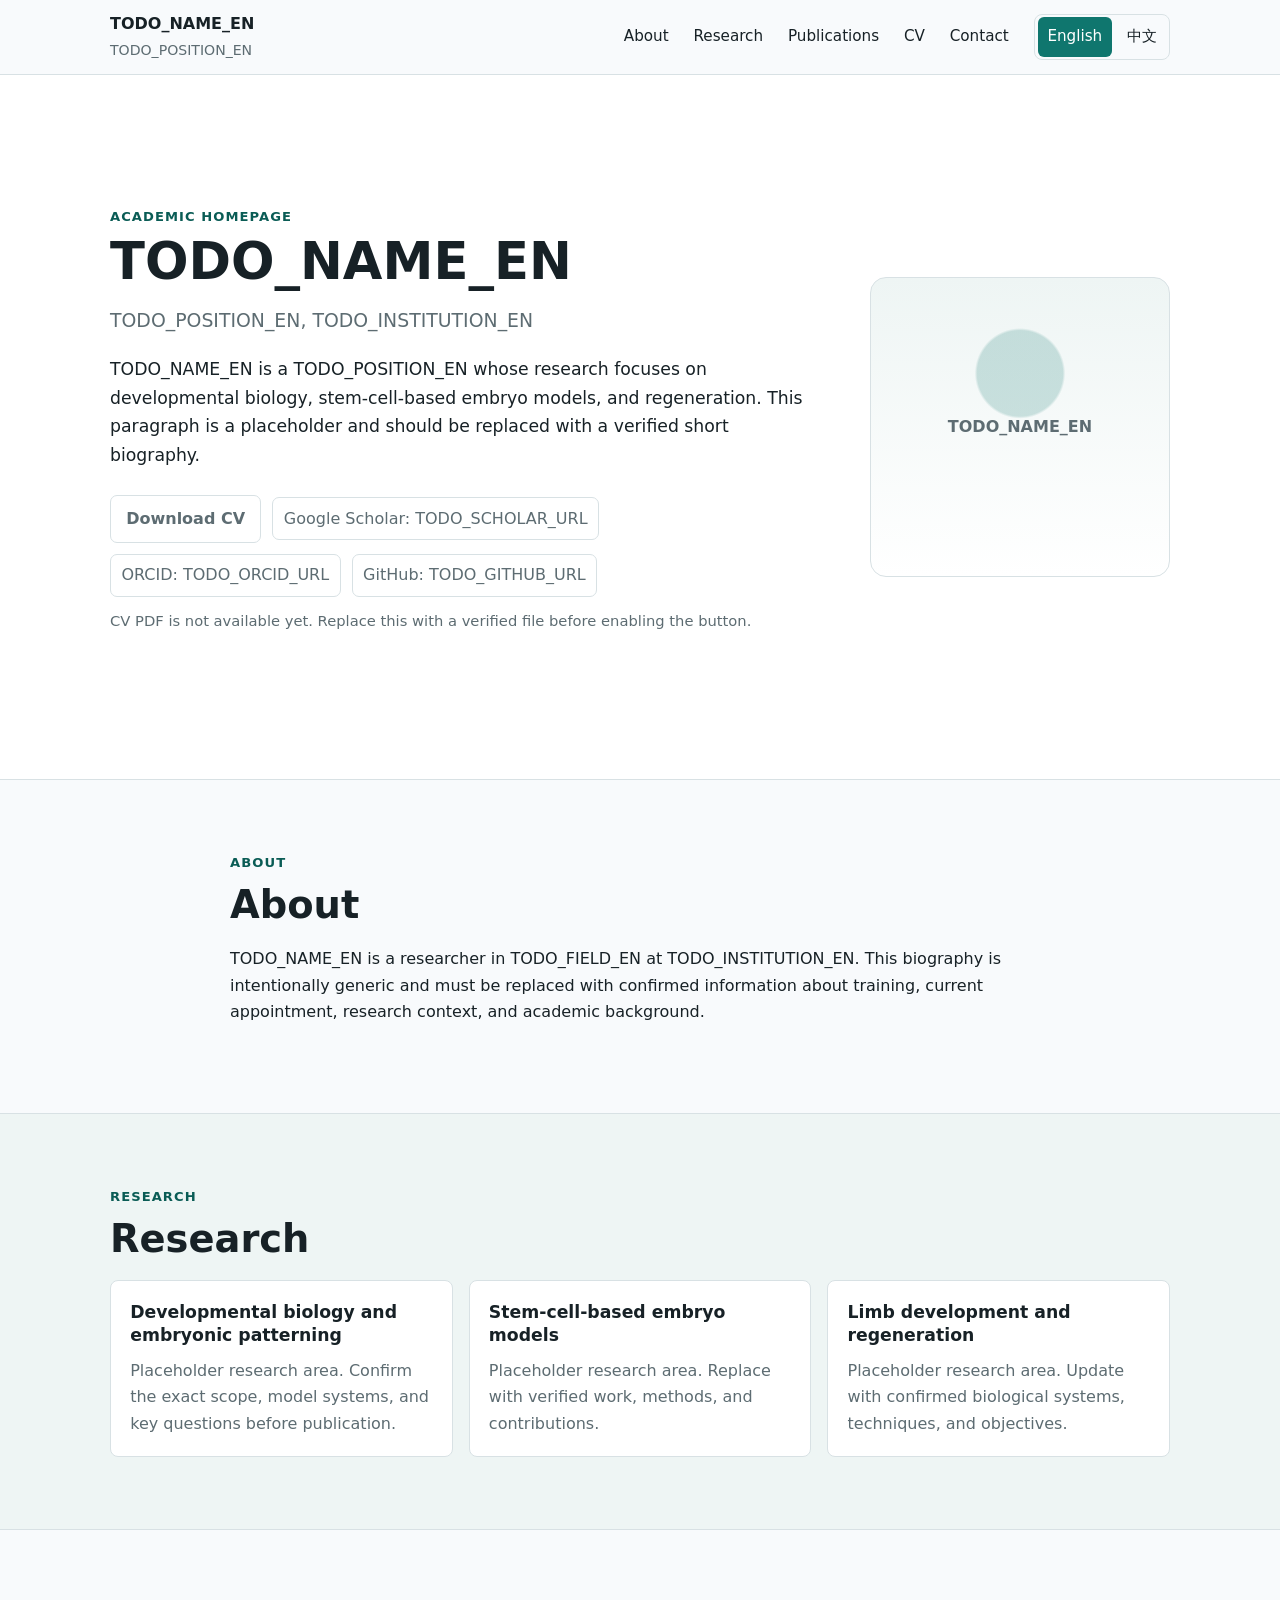
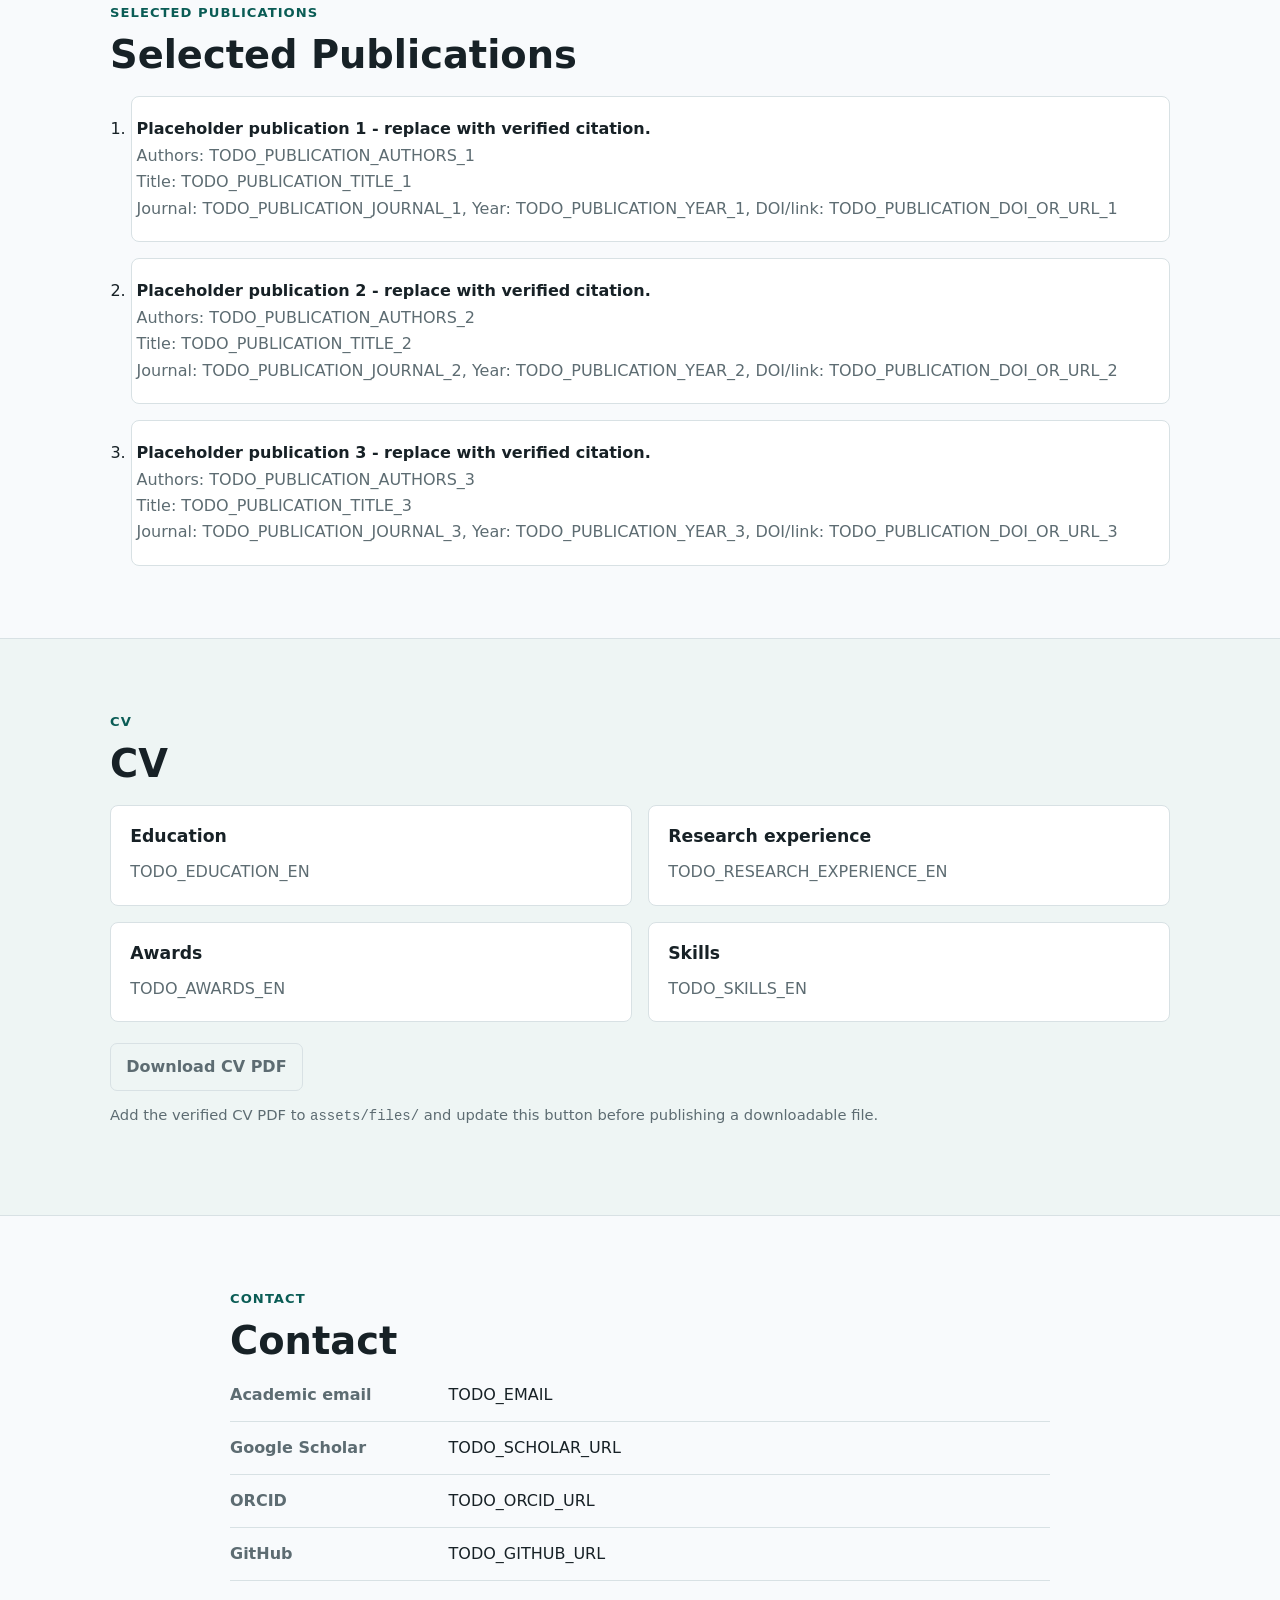
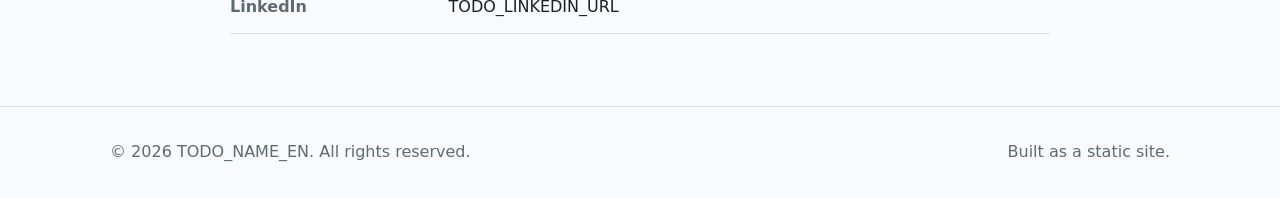
==== index.html @ d7546aee "Create bilingual academic website" ====
<!doctype html>
<html lang="en">
  <head>
    <meta charset="utf-8">
    <meta name="viewport" content="width=device-width, initial-scale=1">
    <title>TODO_NAME_EN | Academic Website</title>
    <meta name="description" content="Academic homepage for TODO_NAME_EN, TODO_POSITION_EN at TODO_INSTITUTION_EN. Research interests include developmental biology, embryo models, and regeneration.">
    <meta name="robots" content="index, follow">
    <link rel="canonical" href="https://TODO_DOMAIN/">
    <link rel="alternate" hreflang="en" href="https://TODO_DOMAIN/">
    <link rel="alternate" hreflang="zh-CN" href="https://TODO_DOMAIN/zh/">
    <link rel="alternate" hreflang="x-default" href="https://TODO_DOMAIN/">
    <meta property="og:type" content="profile">
    <meta property="og:locale" content="en_US">
    <meta property="og:site_name" content="TODO_NAME_EN Academic Website">
    <meta property="og:title" content="TODO_NAME_EN | Academic Website">
    <meta property="og:description" content="Academic homepage for TODO_NAME_EN, TODO_POSITION_EN at TODO_INSTITUTION_EN.">
    <meta property="og:url" content="https://TODO_DOMAIN/">
    <meta property="og:image" content="https://TODO_DOMAIN/assets/images/og-image.svg">
    <meta name="twitter:card" content="summary">
    <meta name="theme-color" content="#f8fafc">
    <link rel="icon" href="assets/images/favicon.svg" type="image/svg+xml">
    <link rel="manifest" href="site.webmanifest">
    <link rel="stylesheet" href="assets/css/styles.css">
    <script src="assets/js/main.js" defer></script>
    <script type="application/ld+json">
      {
        "@context": "https://schema.org",
        "@type": "Person",
        "name": "TODO_NAME_EN",
        "alternateName": "TODO_NAME_ZH",
        "jobTitle": "TODO_POSITION_EN",
        "affiliation": {
          "@type": "Organization",
          "name": "TODO_INSTITUTION_EN"
        },
        "email": "mailto:TODO_EMAIL",
        "url": "https://TODO_DOMAIN/",
        "sameAs": [
          "TODO_SCHOLAR_URL",
          "TODO_ORCID_URL",
          "TODO_GITHUB_URL",
          "TODO_LINKEDIN_URL"
        ],
        "knowsAbout": [
          "Developmental biology and embryonic patterning",
          "Stem-cell-based embryo models",
          "Limb development and regeneration"
        ]
      }
    </script>
  </head>
  <body>
    <a class="skip-link" href="#main">Skip to main content</a>
    <header class="site-header" id="top">
      <div class="container header-grid">
        <a class="site-brand" href="#top" aria-label="TODO_NAME_EN homepage">
          <span class="brand-name">TODO_NAME_EN</span>
          <span class="brand-role">TODO_POSITION_EN</span>
        </a>

        <nav class="desktop-nav" aria-label="Primary navigation">
          <a href="#about">About</a>
          <a href="#research">Research</a>
          <a href="#publications">Publications</a>
          <a href="#cv">CV</a>
          <a href="#contact">Contact</a>
        </nav>

        <div class="language-switcher" aria-label="Language switcher">
          <a href="./" lang="en" hreflang="en" aria-current="page" data-language-choice="en">English</a>
          <a href="zh/" lang="zh-CN" hreflang="zh-CN" data-language-choice="zh-CN">中文</a>
        </div>

        <details class="mobile-nav">
          <summary aria-label="Open section navigation">Menu</summary>
          <nav aria-label="Mobile navigation">
            <a href="#about">About</a>
            <a href="#research">Research</a>
            <a href="#publications">Publications</a>
            <a href="#cv">CV</a>
            <a href="#contact">Contact</a>
          </nav>
        </details>
      </div>
    </header>

    <main id="main">
      <section class="hero section">
        <div class="container hero-grid">
          <div class="hero-copy">
            <p class="eyebrow">Academic homepage</p>
            <h1>TODO_NAME_EN</h1>
            <p class="subtitle">TODO_POSITION_EN, TODO_INSTITUTION_EN</p>
            <p class="intro">
              TODO_NAME_EN is a TODO_POSITION_EN whose research focuses on developmental biology,
              stem-cell-based embryo models, and regeneration. This paragraph is a placeholder
              and should be replaced with a verified short biography.
            </p>
            <div class="hero-actions" aria-label="Profile actions">
              <button class="button" type="button" disabled aria-describedby="cv-note">Download CV</button>
              <span class="profile-link">Google Scholar: TODO_SCHOLAR_URL</span>
              <span class="profile-link">ORCID: TODO_ORCID_URL</span>
              <span class="profile-link">GitHub: TODO_GITHUB_URL</span>
            </div>
            <p class="note" id="cv-note">CV PDF is not available yet. Replace this with a verified file before enabling the button.</p>
          </div>
          <div class="portrait-placeholder" role="img" aria-label="Neutral profile photo placeholder for TODO_NAME_EN">
            <span>TODO_NAME_EN</span>
          </div>
        </div>
      </section>

      <section class="section" id="about" aria-labelledby="about-title">
        <div class="container narrow">
          <p class="section-kicker">About</p>
          <h2 id="about-title">About</h2>
          <p>
            TODO_NAME_EN is a researcher in TODO_FIELD_EN at TODO_INSTITUTION_EN. This biography
            is intentionally generic and must be replaced with confirmed information about training,
            current appointment, research context, and academic background.
          </p>
        </div>
      </section>

      <section class="section muted" id="research" aria-labelledby="research-title">
        <div class="container">
          <p class="section-kicker">Research</p>
          <h2 id="research-title">Research</h2>
          <div class="card-grid">
            <article class="card">
              <h3>Developmental biology and embryonic patterning</h3>
              <p>Placeholder research area. Confirm the exact scope, model systems, and key questions before publication.</p>
            </article>
            <article class="card">
              <h3>Stem-cell-based embryo models</h3>
              <p>Placeholder research area. Replace with verified work, methods, and contributions.</p>
            </article>
            <article class="card">
              <h3>Limb development and regeneration</h3>
              <p>Placeholder research area. Update with confirmed biological systems, techniques, and objectives.</p>
            </article>
          </div>
        </div>
      </section>

      <section class="section" id="publications" aria-labelledby="publications-title">
        <div class="container">
          <p class="section-kicker">Selected Publications</p>
          <h2 id="publications-title">Selected Publications</h2>
          <ol class="publication-list">
            <li>
              <p><strong>Placeholder publication 1 - replace with verified citation.</strong></p>
              <p>Authors: TODO_PUBLICATION_AUTHORS_1</p>
              <p>Title: TODO_PUBLICATION_TITLE_1</p>
              <p>Journal: TODO_PUBLICATION_JOURNAL_1, Year: TODO_PUBLICATION_YEAR_1, DOI/link: TODO_PUBLICATION_DOI_OR_URL_1</p>
            </li>
            <li>
              <p><strong>Placeholder publication 2 - replace with verified citation.</strong></p>
              <p>Authors: TODO_PUBLICATION_AUTHORS_2</p>
              <p>Title: TODO_PUBLICATION_TITLE_2</p>
              <p>Journal: TODO_PUBLICATION_JOURNAL_2, Year: TODO_PUBLICATION_YEAR_2, DOI/link: TODO_PUBLICATION_DOI_OR_URL_2</p>
            </li>
            <li>
              <p><strong>Placeholder publication 3 - replace with verified citation.</strong></p>
              <p>Authors: TODO_PUBLICATION_AUTHORS_3</p>
              <p>Title: TODO_PUBLICATION_TITLE_3</p>
              <p>Journal: TODO_PUBLICATION_JOURNAL_3, Year: TODO_PUBLICATION_YEAR_3, DOI/link: TODO_PUBLICATION_DOI_OR_URL_3</p>
            </li>
          </ol>
        </div>
      </section>

      <section class="section muted" id="cv" aria-labelledby="cv-title">
        <div class="container">
          <p class="section-kicker">CV</p>
          <h2 id="cv-title">CV</h2>
          <div class="cv-grid">
            <section aria-labelledby="education-title">
              <h3 id="education-title">Education</h3>
              <p>TODO_EDUCATION_EN</p>
            </section>
            <section aria-labelledby="experience-title">
              <h3 id="experience-title">Research experience</h3>
              <p>TODO_RESEARCH_EXPERIENCE_EN</p>
            </section>
            <section aria-labelledby="awards-title">
              <h3 id="awards-title">Awards</h3>
              <p>TODO_AWARDS_EN</p>
            </section>
            <section aria-labelledby="skills-title">
              <h3 id="skills-title">Skills</h3>
              <p>TODO_SKILLS_EN</p>
            </section>
          </div>
          <div class="cv-download" id="cv-placeholder">
            <button class="button" type="button" disabled>Download CV PDF</button>
            <p class="note">Add the verified CV PDF to <code>assets/files/</code> and update this button before publishing a downloadable file.</p>
          </div>
        </div>
      </section>

      <section class="section" id="contact" aria-labelledby="contact-title">
        <div class="container narrow">
          <p class="section-kicker">Contact</p>
          <h2 id="contact-title">Contact</h2>
          <dl class="contact-list">
            <div>
              <dt>Academic email</dt>
              <dd>TODO_EMAIL</dd>
            </div>
            <div>
              <dt>Google Scholar</dt>
              <dd>TODO_SCHOLAR_URL</dd>
            </div>
            <div>
              <dt>ORCID</dt>
              <dd>TODO_ORCID_URL</dd>
            </div>
            <div>
              <dt>GitHub</dt>
              <dd>TODO_GITHUB_URL</dd>
            </div>
            <div>
              <dt>LinkedIn</dt>
              <dd>TODO_LINKEDIN_URL</dd>
            </div>
          </dl>
        </div>
      </section>
    </main>

    <footer class="site-footer">
      <div class="container footer-grid">
        <p>&copy; 2026 TODO_NAME_EN. All rights reserved.</p>
        <p>Built as a static site.</p>
      </div>
    </footer>
  </body>
</html>
---- assets/css/styles.css ----
:root {
  color-scheme: light dark;
  --bg: #f8fafc;
  --surface: #ffffff;
  --surface-muted: #eef5f4;
  --text: #172126;
  --muted: #5d6c72;
  --border: #d8e1e4;
  --accent: #0f766e;
  --accent-strong: #0a5c55;
  --focus: #b45309;
  --max-width: 1060px;
  --content-width: 820px;
}

@media (prefers-color-scheme: dark) {
  :root {
    --bg: #111719;
    --surface: #171f22;
    --surface-muted: #132826;
    --text: #edf4f5;
    --muted: #afbdc1;
    --border: #314044;
    --accent: #5eead4;
    --accent-strong: #99f6e4;
    --focus: #fbbf24;
  }
}

* {
  box-sizing: border-box;
}

html {
  scroll-behavior: smooth;
}

@media (prefers-reduced-motion: reduce) {
  html {
    scroll-behavior: auto;
  }
}

body {
  margin: 0;
  background: var(--bg);
  color: var(--text);
  font-family: ui-sans-serif, system-ui, -apple-system, BlinkMacSystemFont, "Segoe UI", sans-serif;
  font-size: 16px;
  line-height: 1.65;
  text-rendering: optimizeLegibility;
}

a {
  color: var(--accent-strong);
  text-decoration-thickness: 0.08em;
  text-underline-offset: 0.18em;
}

a:hover {
  color: var(--accent);
}

:focus-visible {
  outline: 3px solid var(--focus);
  outline-offset: 3px;
}

code {
  font-family: ui-monospace, SFMono-Regular, Consolas, "Liberation Mono", monospace;
  font-size: 0.95em;
}

.skip-link {
  position: absolute;
  left: 1rem;
  top: 1rem;
  z-index: 10;
  transform: translateY(-160%);
  background: var(--surface);
  border: 1px solid var(--border);
  border-radius: 6px;
  color: var(--text);
  padding: 0.55rem 0.75rem;
}

.skip-link:focus {
  transform: translateY(0);
}

.container {
  width: min(100% - 2rem, var(--max-width));
  margin-inline: auto;
}

.narrow {
  max-width: var(--content-width);
}

.site-header {
  position: sticky;
  top: 0;
  z-index: 5;
  background: color-mix(in srgb, var(--bg) 94%, transparent);
  border-bottom: 1px solid var(--border);
  backdrop-filter: blur(10px);
}

.header-grid {
  display: grid;
  grid-template-columns: minmax(12rem, 1fr) auto auto;
  align-items: center;
  gap: 1rem;
  min-height: 74px;
}

.site-brand {
  color: var(--text);
  display: inline-flex;
  flex-direction: column;
  gap: 0.1rem;
  min-width: 0;
  text-decoration: none;
}

.brand-name {
  font-weight: 700;
  overflow-wrap: anywhere;
}

.brand-role {
  color: var(--muted);
  font-size: 0.88rem;
  overflow-wrap: anywhere;
}

.desktop-nav,
.language-switcher {
  align-items: center;
  display: flex;
  gap: 0.35rem;
}

.desktop-nav a,
.language-switcher a,
.mobile-nav summary {
  border-radius: 6px;
  color: var(--text);
  display: inline-flex;
  font-size: 0.95rem;
  padding: 0.45rem 0.6rem;
  text-decoration: none;
}

.desktop-nav a:hover,
.language-switcher a:hover,
.mobile-nav summary:hover {
  background: var(--surface-muted);
}

.language-switcher {
  border: 1px solid var(--border);
  border-radius: 8px;
  padding: 0.15rem;
}

.language-switcher [aria-current="page"] {
  background: var(--accent);
  color: #ffffff;
}

.mobile-nav {
  display: none;
}

.mobile-nav summary {
  cursor: pointer;
  list-style: none;
}

.mobile-nav summary::-webkit-details-marker {
  display: none;
}

.mobile-nav nav {
  background: var(--surface);
  border: 1px solid var(--border);
  border-radius: 8px;
  box-shadow: 0 12px 30px rgb(15 23 42 / 0.08);
  display: grid;
  gap: 0.15rem;
  min-width: 12rem;
  padding: 0.45rem;
  position: absolute;
  right: 1rem;
  top: 4.5rem;
}

.mobile-nav a {
  border-radius: 6px;
  color: var(--text);
  padding: 0.55rem 0.65rem;
  text-decoration: none;
}

.mobile-nav a:hover {
  background: var(--surface-muted);
}

.section {
  padding-block: 4.5rem;
}

.section + .section {
  border-top: 1px solid var(--border);
}

.muted {
  background: var(--surface-muted);
}

.hero {
  background: var(--surface);
}

.hero-grid {
  align-items: center;
  display: grid;
  gap: 3rem;
  grid-template-columns: minmax(0, 1fr) minmax(220px, 300px);
  min-height: 560px;
}

.eyebrow,
.section-kicker {
  color: var(--accent-strong);
  font-size: 0.82rem;
  font-weight: 700;
  letter-spacing: 0.08em;
  margin: 0 0 0.5rem;
  text-transform: uppercase;
}

h1,
h2,
h3,
p {
  margin-top: 0;
}

h1 {
  font-size: clamp(2.6rem, 4vw, 4.6rem);
  line-height: 1.05;
  margin-bottom: 1rem;
  overflow-wrap: anywhere;
}

h2 {
  font-size: clamp(1.8rem, 3vw, 2.4rem);
  line-height: 1.18;
  margin-bottom: 1.2rem;
}

h3 {
  font-size: 1.08rem;
  line-height: 1.35;
  margin-bottom: 0.65rem;
}

.subtitle {
  color: var(--muted);
  font-size: 1.18rem;
  margin-bottom: 1.2rem;
}

.intro {
  font-size: 1.08rem;
  max-width: 65ch;
}

.hero-actions {
  align-items: center;
  display: flex;
  flex-wrap: wrap;
  gap: 0.7rem;
  margin-top: 1.6rem;
}

.button {
  align-items: center;
  background: var(--accent-strong);
  border: 1px solid var(--accent-strong);
  border-radius: 7px;
  color: #ffffff;
  display: inline-flex;
  font: inherit;
  font-weight: 700;
  min-height: 2.75rem;
  padding: 0.6rem 0.95rem;
}

.button:disabled {
  background: transparent;
  border-color: var(--border);
  color: var(--muted);
  cursor: not-allowed;
}

.profile-link {
  border: 1px solid var(--border);
  border-radius: 7px;
  color: var(--muted);
  display: inline-flex;
  max-width: 100%;
  padding: 0.45rem 0.65rem;
  overflow-wrap: anywhere;
}

.note {
  color: var(--muted);
  font-size: 0.92rem;
  margin-top: 0.8rem;
}

.portrait-placeholder {
  aspect-ratio: 1;
  align-items: center;
  background:
    radial-gradient(circle at 50% 32%, color-mix(in srgb, var(--accent) 20%, transparent) 0 17%, transparent 18%),
    linear-gradient(180deg, var(--surface-muted), var(--surface));
  border: 1px solid var(--border);
  border-radius: 16px;
  display: grid;
  justify-items: center;
  padding: 2rem;
  text-align: center;
}

.portrait-placeholder span {
  color: var(--muted);
  font-weight: 700;
  max-width: 12rem;
  overflow-wrap: anywhere;
}

.card-grid {
  display: grid;
  gap: 1rem;
  grid-template-columns: repeat(3, minmax(0, 1fr));
}

.card,
.publication-list li,
.cv-grid section {
  background: var(--surface);
  border: 1px solid var(--border);
  border-radius: 8px;
  padding: 1.2rem;
}

.card p,
.publication-list p,
.cv-grid p {
  color: var(--muted);
  margin-bottom: 0;
}

.publication-list {
  display: grid;
  gap: 1rem;
  margin: 0;
  padding-left: 1.3rem;
}

.publication-list li {
  padding-left: 0.3rem;
}

.publication-list strong {
  color: var(--text);
}

.cv-grid {
  display: grid;
  gap: 1rem;
  grid-template-columns: repeat(2, minmax(0, 1fr));
}

.cv-download {
  margin-top: 1.3rem;
}

.contact-list {
  display: grid;
  gap: 0.8rem;
  margin: 0;
}

.contact-list div {
  border-bottom: 1px solid var(--border);
  display: grid;
  gap: 0.5rem;
  grid-template-columns: minmax(9rem, 0.35fr) minmax(0, 1fr);
  padding-bottom: 0.8rem;
}

.contact-list dt {
  color: var(--muted);
  font-weight: 700;
}

.contact-list dd {
  margin: 0;
  overflow-wrap: anywhere;
}

.site-footer {
  border-top: 1px solid var(--border);
  color: var(--muted);
  padding-block: 2rem;
}

.footer-grid {
  display: flex;
  flex-wrap: wrap;
  gap: 0.5rem 1rem;
  justify-content: space-between;
}

.footer-grid p {
  margin: 0;
}

@media (max-width: 900px) {
  .header-grid {
    grid-template-columns: minmax(0, 1fr) auto auto;
  }

  .desktop-nav {
    display: none;
  }

  .mobile-nav {
    display: block;
  }

  .hero-grid {
    grid-template-columns: 1fr;
    min-height: auto;
  }

  .portrait-placeholder {
    max-width: 260px;
  }

  .card-grid {
    grid-template-columns: 1fr;
  }
}

@media (max-width: 620px) {
  .container {
    width: min(100% - 1.25rem, var(--max-width));
  }

  .header-grid {
    gap: 0.5rem;
    grid-template-columns: 1fr auto;
    padding-block: 0.6rem;
  }

  .site-brand {
    grid-column: 1;
  }

  .language-switcher {
    grid-column: 1 / -1;
    justify-self: start;
  }

  .mobile-nav {
    grid-column: 2;
    grid-row: 1;
  }

  .mobile-nav nav {
    left: 0.75rem;
    right: 0.75rem;
    top: 6.9rem;
  }

  .section {
    padding-block: 3rem;
  }

  .hero-actions {
    align-items: stretch;
    flex-direction: column;
  }

  .button,
  .profile-link {
    justify-content: center;
    width: 100%;
  }

  .cv-grid,
  .contact-list div {
    grid-template-columns: 1fr;
  }
}
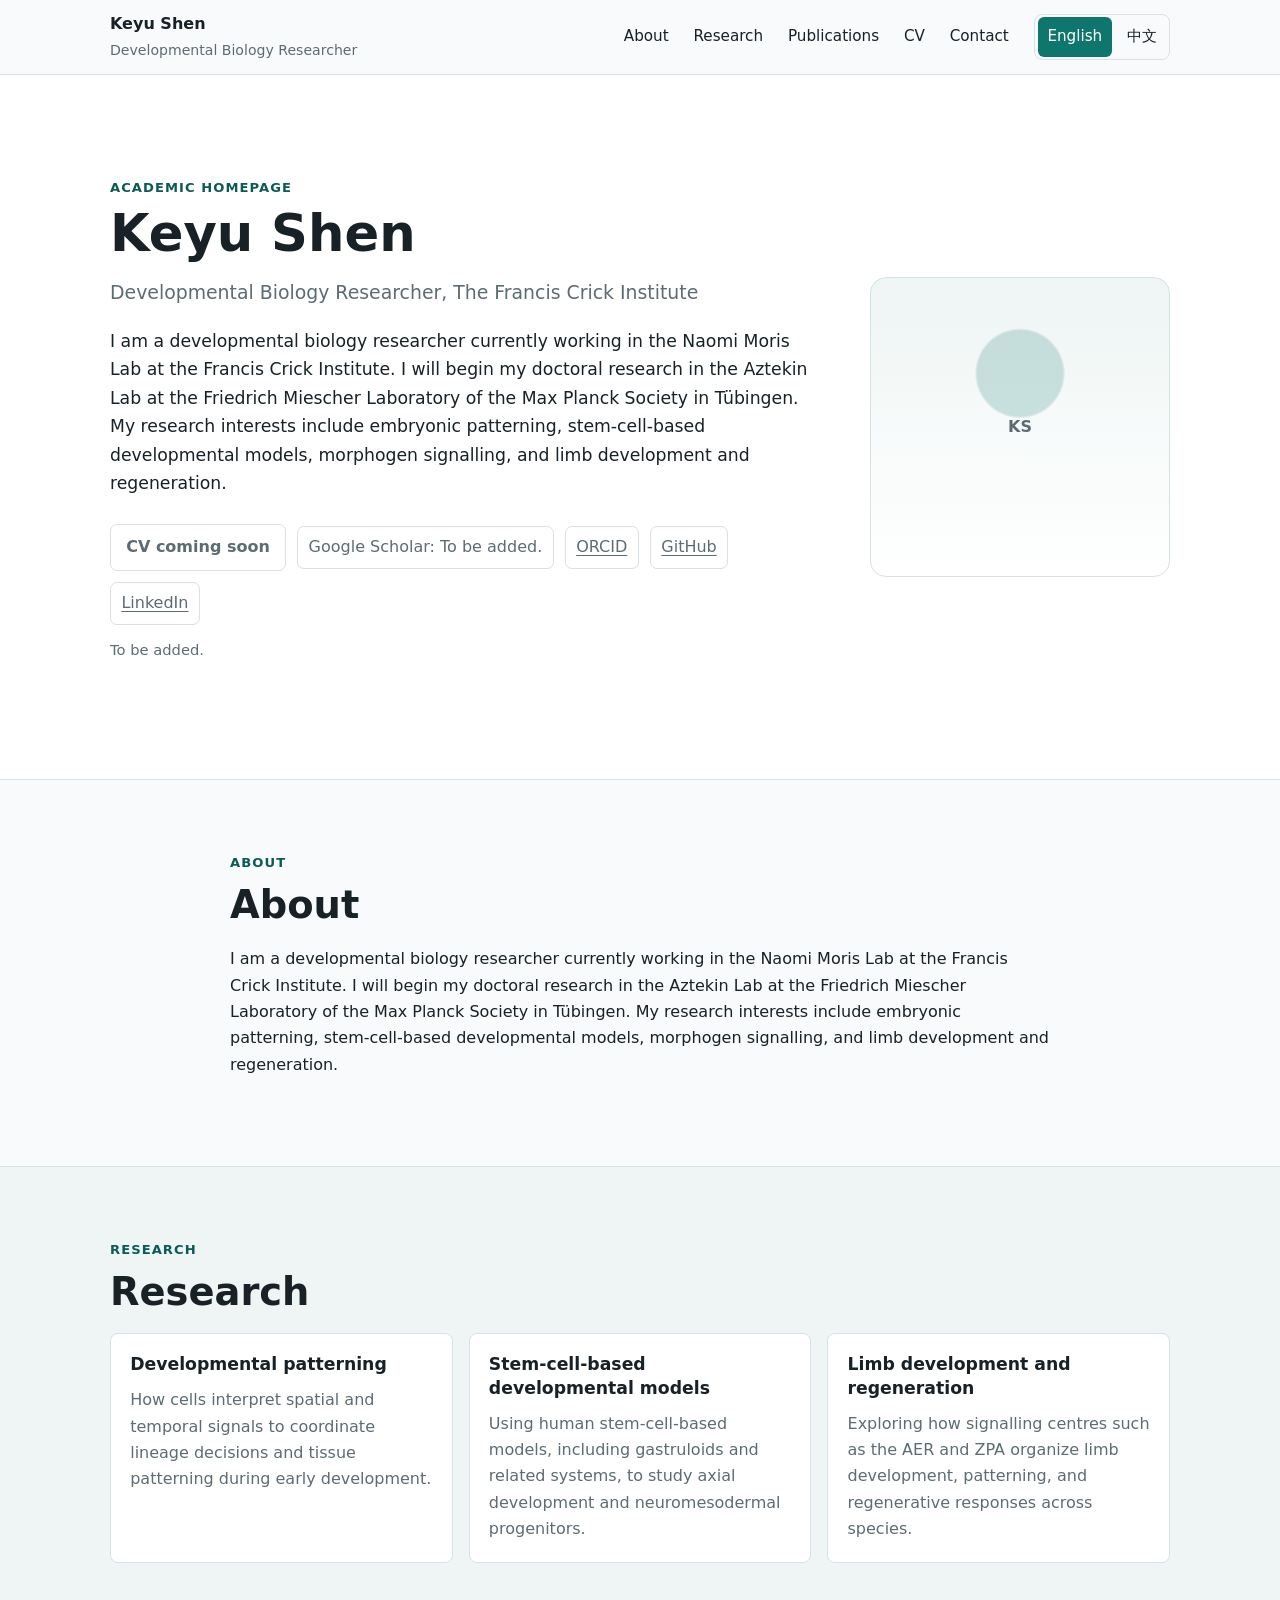
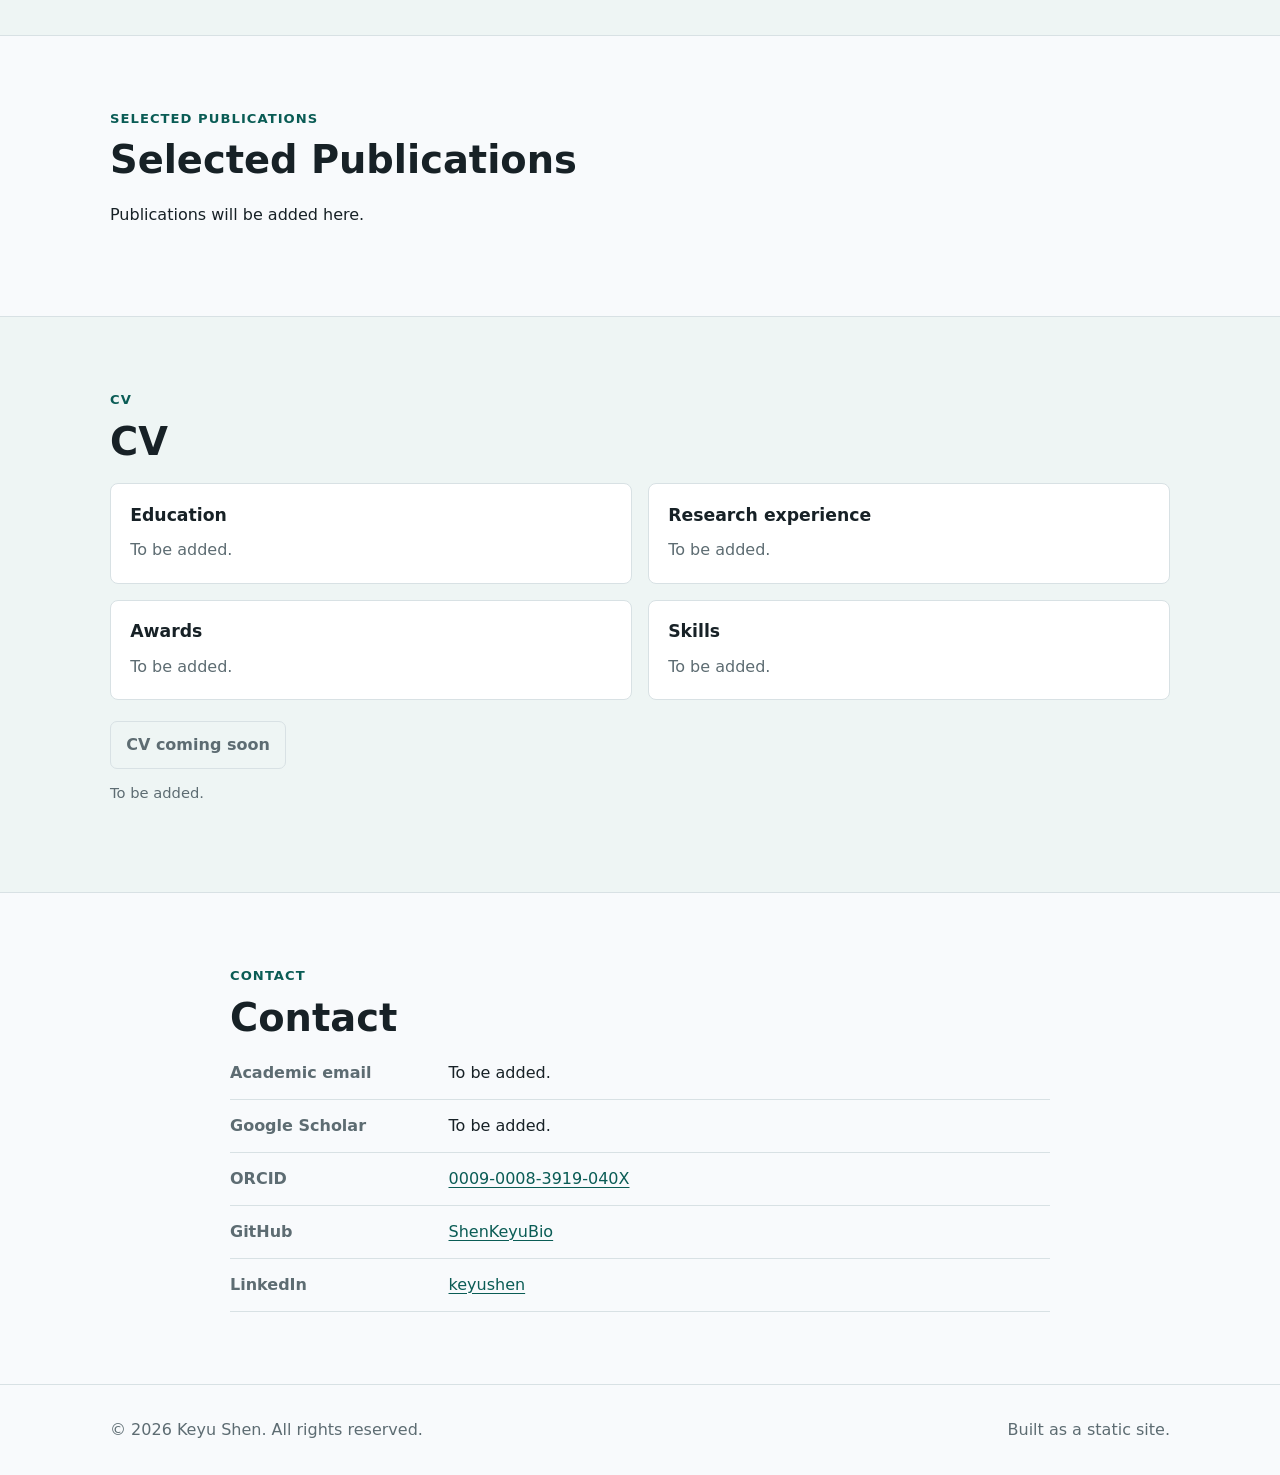
==== commit 721ed97d: "Update academic profile and links" ====
--- a/index.html
+++ b/index.html
@@ -3,20 +3,20 @@
   <head>
     <meta charset="utf-8">
     <meta name="viewport" content="width=device-width, initial-scale=1">
-    <title>TODO_NAME_EN | Academic Website</title>
-    <meta name="description" content="Academic homepage for TODO_NAME_EN, TODO_POSITION_EN at TODO_INSTITUTION_EN. Research interests include developmental biology, embryo models, and regeneration.">
+    <title>Keyu Shen | Developmental Biology</title>
+    <meta name="description" content="Academic homepage for Keyu Shen, a developmental biology researcher at The Francis Crick Institute. Research interests include embryonic patterning, stem-cell-based developmental models, morphogen signalling, and limb development and regeneration.">
     <meta name="robots" content="index, follow">
-    <link rel="canonical" href="https://TODO_DOMAIN/">
-    <link rel="alternate" hreflang="en" href="https://TODO_DOMAIN/">
-    <link rel="alternate" hreflang="zh-CN" href="https://TODO_DOMAIN/zh/">
-    <link rel="alternate" hreflang="x-default" href="https://TODO_DOMAIN/">
+    <link rel="canonical" href="https://shenk.dev/">
+    <link rel="alternate" hreflang="en" href="https://shenk.dev/">
+    <link rel="alternate" hreflang="zh-CN" href="https://shenk.dev/zh/">
+    <link rel="alternate" hreflang="x-default" href="https://shenk.dev/">
     <meta property="og:type" content="profile">
     <meta property="og:locale" content="en_US">
-    <meta property="og:site_name" content="TODO_NAME_EN Academic Website">
-    <meta property="og:title" content="TODO_NAME_EN | Academic Website">
-    <meta property="og:description" content="Academic homepage for TODO_NAME_EN, TODO_POSITION_EN at TODO_INSTITUTION_EN.">
-    <meta property="og:url" content="https://TODO_DOMAIN/">
-    <meta property="og:image" content="https://TODO_DOMAIN/assets/images/og-image.svg">
+    <meta property="og:site_name" content="Keyu Shen Academic Website">
+    <meta property="og:title" content="Keyu Shen | Developmental Biology">
+    <meta property="og:description" content="Academic homepage for Keyu Shen, a developmental biology researcher at The Francis Crick Institute.">
+    <meta property="og:url" content="https://shenk.dev/">
+    <meta property="og:image" content="https://shenk.dev/assets/images/og-image.svg">
     <meta name="twitter:card" content="summary">
     <meta name="theme-color" content="#f8fafc">
     <link rel="icon" href="assets/images/favicon.svg" type="image/svg+xml">
@@ -27,20 +27,18 @@
       {
         "@context": "https://schema.org",
         "@type": "Person",
-        "name": "TODO_NAME_EN",
-        "alternateName": "TODO_NAME_ZH",
-        "jobTitle": "TODO_POSITION_EN",
+        "name": "Keyu Shen",
+        "alternateName": "沈可遇",
+        "jobTitle": "Developmental Biology Researcher",
         "affiliation": {
           "@type": "Organization",
-          "name": "TODO_INSTITUTION_EN"
+          "name": "The Francis Crick Institute"
         },
-        "email": "mailto:TODO_EMAIL",
-        "url": "https://TODO_DOMAIN/",
+        "url": "https://shenk.dev/",
         "sameAs": [
-          "TODO_SCHOLAR_URL",
-          "TODO_ORCID_URL",
-          "TODO_GITHUB_URL",
-          "TODO_LINKEDIN_URL"
+          "https://github.com/ShenKeyuBio",
+          "https://orcid.org/0009-0008-3919-040X",
+          "https://www.linkedin.com/in/keyushen"
         ],
         "knowsAbout": [
           "Developmental biology and embryonic patterning",
@@ -54,9 +52,9 @@
     <a class="skip-link" href="#main">Skip to main content</a>
     <header class="site-header" id="top">
       <div class="container header-grid">
-        <a class="site-brand" href="#top" aria-label="TODO_NAME_EN homepage">
-          <span class="brand-name">TODO_NAME_EN</span>
-          <span class="brand-role">TODO_POSITION_EN</span>
+        <a class="site-brand" href="#top" aria-label="Keyu Shen homepage">
+          <span class="brand-name">Keyu Shen</span>
+          <span class="brand-role">Developmental Biology Researcher</span>
         </a>
 
         <nav class="desktop-nav" aria-label="Primary navigation">
@@ -90,23 +88,22 @@
         <div class="container hero-grid">
           <div class="hero-copy">
             <p class="eyebrow">Academic homepage</p>
-            <h1>TODO_NAME_EN</h1>
-            <p class="subtitle">TODO_POSITION_EN, TODO_INSTITUTION_EN</p>
+            <h1>Keyu Shen</h1>
+            <p class="subtitle">Developmental Biology Researcher, The Francis Crick Institute</p>
             <p class="intro">
-              TODO_NAME_EN is a TODO_POSITION_EN whose research focuses on developmental biology,
-              stem-cell-based embryo models, and regeneration. This paragraph is a placeholder
-              and should be replaced with a verified short biography.
+              I am a developmental biology researcher currently working in the Naomi Moris Lab at the Francis Crick Institute. I will begin my doctoral research in the Aztekin Lab at the Friedrich Miescher Laboratory of the Max Planck Society in Tübingen. My research interests include embryonic patterning, stem-cell-based developmental models, morphogen signalling, and limb development and regeneration.
             </p>
             <div class="hero-actions" aria-label="Profile actions">
-              <button class="button" type="button" disabled aria-describedby="cv-note">Download CV</button>
-              <span class="profile-link">Google Scholar: TODO_SCHOLAR_URL</span>
-              <span class="profile-link">ORCID: TODO_ORCID_URL</span>
-              <span class="profile-link">GitHub: TODO_GITHUB_URL</span>
-            </div>
-            <p class="note" id="cv-note">CV PDF is not available yet. Replace this with a verified file before enabling the button.</p>
-          </div>
-          <div class="portrait-placeholder" role="img" aria-label="Neutral profile photo placeholder for TODO_NAME_EN">
-            <span>TODO_NAME_EN</span>
+              <button class="button" type="button" disabled aria-describedby="cv-note">CV coming soon</button>
+              <span class="profile-link">Google Scholar: To be added.</span>
+              <a class="profile-link" href="https://orcid.org/0009-0008-3919-040X" rel="me noopener noreferrer" target="_blank">ORCID</a>
+              <a class="profile-link" href="https://github.com/ShenKeyuBio" rel="me noopener noreferrer" target="_blank">GitHub</a>
+              <a class="profile-link" href="https://www.linkedin.com/in/keyushen" rel="me noopener noreferrer" target="_blank">LinkedIn</a>
+            </div>
+            <p class="note" id="cv-note">To be added.</p>
+          </div>
+          <div class="portrait-placeholder" role="img" aria-label="Neutral profile photo placeholder for Keyu Shen">
+            <span>KS</span>
           </div>
         </div>
       </section>
@@ -116,9 +113,7 @@
           <p class="section-kicker">About</p>
           <h2 id="about-title">About</h2>
           <p>
-            TODO_NAME_EN is a researcher in TODO_FIELD_EN at TODO_INSTITUTION_EN. This biography
-            is intentionally generic and must be replaced with confirmed information about training,
-            current appointment, research context, and academic background.
+            I am a developmental biology researcher currently working in the Naomi Moris Lab at the Francis Crick Institute. I will begin my doctoral research in the Aztekin Lab at the Friedrich Miescher Laboratory of the Max Planck Society in Tübingen. My research interests include embryonic patterning, stem-cell-based developmental models, morphogen signalling, and limb development and regeneration.
           </p>
         </div>
       </section>
@@ -129,16 +124,16 @@
           <h2 id="research-title">Research</h2>
           <div class="card-grid">
             <article class="card">
-              <h3>Developmental biology and embryonic patterning</h3>
-              <p>Placeholder research area. Confirm the exact scope, model systems, and key questions before publication.</p>
+              <h3>Developmental patterning</h3>
+              <p>How cells interpret spatial and temporal signals to coordinate lineage decisions and tissue patterning during early development.</p>
             </article>
             <article class="card">
-              <h3>Stem-cell-based embryo models</h3>
-              <p>Placeholder research area. Replace with verified work, methods, and contributions.</p>
+              <h3>Stem-cell-based developmental models</h3>
+              <p>Using human stem-cell-based models, including gastruloids and related systems, to study axial development and neuromesodermal progenitors.</p>
             </article>
             <article class="card">
               <h3>Limb development and regeneration</h3>
-              <p>Placeholder research area. Update with confirmed biological systems, techniques, and objectives.</p>
+              <p>Exploring how signalling centres such as the AER and ZPA organize limb development, patterning, and regenerative responses across species.</p>
             </article>
           </div>
         </div>
@@ -148,26 +143,7 @@
         <div class="container">
           <p class="section-kicker">Selected Publications</p>
           <h2 id="publications-title">Selected Publications</h2>
-          <ol class="publication-list">
-            <li>
-              <p><strong>Placeholder publication 1 - replace with verified citation.</strong></p>
-              <p>Authors: TODO_PUBLICATION_AUTHORS_1</p>
-              <p>Title: TODO_PUBLICATION_TITLE_1</p>
-              <p>Journal: TODO_PUBLICATION_JOURNAL_1, Year: TODO_PUBLICATION_YEAR_1, DOI/link: TODO_PUBLICATION_DOI_OR_URL_1</p>
-            </li>
-            <li>
-              <p><strong>Placeholder publication 2 - replace with verified citation.</strong></p>
-              <p>Authors: TODO_PUBLICATION_AUTHORS_2</p>
-              <p>Title: TODO_PUBLICATION_TITLE_2</p>
-              <p>Journal: TODO_PUBLICATION_JOURNAL_2, Year: TODO_PUBLICATION_YEAR_2, DOI/link: TODO_PUBLICATION_DOI_OR_URL_2</p>
-            </li>
-            <li>
-              <p><strong>Placeholder publication 3 - replace with verified citation.</strong></p>
-              <p>Authors: TODO_PUBLICATION_AUTHORS_3</p>
-              <p>Title: TODO_PUBLICATION_TITLE_3</p>
-              <p>Journal: TODO_PUBLICATION_JOURNAL_3, Year: TODO_PUBLICATION_YEAR_3, DOI/link: TODO_PUBLICATION_DOI_OR_URL_3</p>
-            </li>
-          </ol>
+          <p>Publications will be added here.</p>
         </div>
       </section>
 
@@ -178,24 +154,24 @@
           <div class="cv-grid">
             <section aria-labelledby="education-title">
               <h3 id="education-title">Education</h3>
-              <p>TODO_EDUCATION_EN</p>
+              <p>To be added.</p>
             </section>
             <section aria-labelledby="experience-title">
               <h3 id="experience-title">Research experience</h3>
-              <p>TODO_RESEARCH_EXPERIENCE_EN</p>
+              <p>To be added.</p>
             </section>
             <section aria-labelledby="awards-title">
               <h3 id="awards-title">Awards</h3>
-              <p>TODO_AWARDS_EN</p>
+              <p>To be added.</p>
             </section>
             <section aria-labelledby="skills-title">
               <h3 id="skills-title">Skills</h3>
-              <p>TODO_SKILLS_EN</p>
+              <p>To be added.</p>
             </section>
           </div>
           <div class="cv-download" id="cv-placeholder">
-            <button class="button" type="button" disabled>Download CV PDF</button>
-            <p class="note">Add the verified CV PDF to <code>assets/files/</code> and update this button before publishing a downloadable file.</p>
+            <button class="button" type="button" disabled>CV coming soon</button>
+            <p class="note">To be added.</p>
           </div>
         </div>
       </section>
@@ -207,23 +183,23 @@
           <dl class="contact-list">
             <div>
               <dt>Academic email</dt>
-              <dd>TODO_EMAIL</dd>
+              <dd>To be added.</dd>
             </div>
             <div>
               <dt>Google Scholar</dt>
-              <dd>TODO_SCHOLAR_URL</dd>
+              <dd>To be added.</dd>
             </div>
             <div>
               <dt>ORCID</dt>
-              <dd>TODO_ORCID_URL</dd>
+              <dd><a href="https://orcid.org/0009-0008-3919-040X" rel="me noopener noreferrer" target="_blank">0009-0008-3919-040X</a></dd>
             </div>
             <div>
               <dt>GitHub</dt>
-              <dd>TODO_GITHUB_URL</dd>
+              <dd><a href="https://github.com/ShenKeyuBio" rel="me noopener noreferrer" target="_blank">ShenKeyuBio</a></dd>
             </div>
             <div>
               <dt>LinkedIn</dt>
-              <dd>TODO_LINKEDIN_URL</dd>
+              <dd><a href="https://www.linkedin.com/in/keyushen" rel="me noopener noreferrer" target="_blank">keyushen</a></dd>
             </div>
           </dl>
         </div>
@@ -232,7 +208,7 @@
 
     <footer class="site-footer">
       <div class="container footer-grid">
-        <p>&copy; 2026 TODO_NAME_EN. All rights reserved.</p>
+        <p>&copy; 2026 Keyu Shen. All rights reserved.</p>
         <p>Built as a static site.</p>
       </div>
     </footer>
